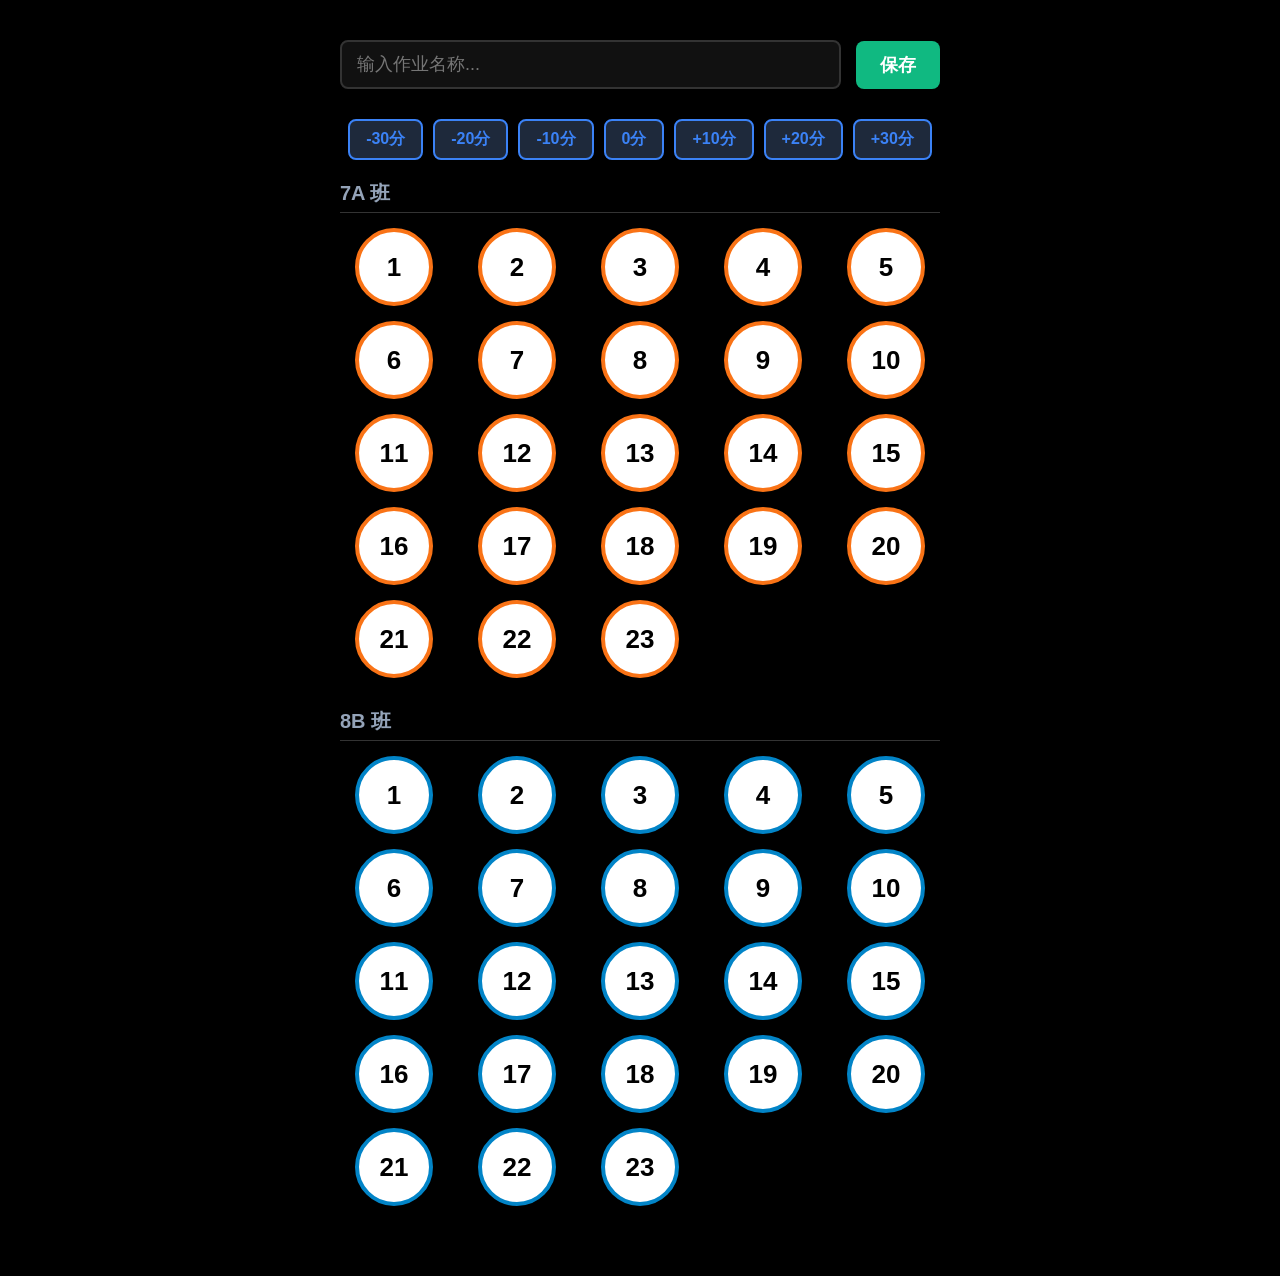
==== homework.html @ 873e0eab "first commit" ====
<!DOCTYPE html>
<html lang="zh-CN">
<head>
    <meta charset="UTF-8">
    <meta name="viewport" content="width=device-width, initial-scale=1.0, maximum-scale=1.0, user-scalable=no">
    <title>作业录入工具</title>
    <style>
        body {
            font-family: -apple-system, BlinkMacSystemFont, "Segoe UI", Roboto, sans-serif;
            background-color: #000000;
            color: #ffffff;
            margin: 0;
            padding: 20px;
            display: flex;
            flex-direction: column;
            align-items: center;
        }
        .container {
            width: 100%;
            max-width: 600px;
            padding: 20px;
        }
        .header {
            display: flex;
            gap: 15px;
            margin-bottom: 30px;
            align-items: center;
        }
        input[type="text"] {
            flex: 1;
            padding: 12px 15px;
            border: 2px solid #333;
            border-radius: 8px;
            font-size: 18px;
            background-color: #111;
            color: #fff;
            outline: none;
        }
        input[type="text"]:focus {
            border-color: #555;
        }
        .submit-btn {
            background-color: #10b981;
            color: white;
            border: none;
            padding: 12px 24px;
            font-size: 18px;
            font-weight: bold;
            border-radius: 8px;
            cursor: pointer;
            transition: background-color 0.2s;
            white-space: nowrap;
        }
        .submit-btn:hover {
            background-color: #059669;
        }
        .class-section {
            margin-bottom: 30px;
            width: 100%;
        }
        .class-title {
            font-size: 20px;
            font-weight: bold;
            margin-bottom: 15px;
            color: #94a3b8;
            border-bottom: 1px solid #333;
            padding-bottom: 5px;
        }
        .grid {
            display: grid;
            grid-template-columns: repeat(5, 1fr);
            gap: 15px;
            justify-items: center;
        }
        .student-btn {
            width: 100%;
            max-width: 70px;
            aspect-ratio: 1;
            height: auto;
            border-radius: 50%;
            display: flex;
            align-items: center;
            justify-content: center;
            font-size: 26px;
            font-weight: 900;
            cursor: pointer;
            user-select: none;
            transition: all 0.2s;
            background-color: #ffffff;
            color: #000000;
            border: 4px solid var(--class-color, #10b981);
        }
        .student-btn.selected {
            background-color: var(--class-color, #10b981);
            color: #ffffff;
        }
        @media (max-width: 400px) {
            .grid { gap: 10px; }
            .student-btn { font-size: 22px; border-width: 3px; }
            .header { flex-direction: column; align-items: stretch; }
            .submit-btn { width: 100%; }
        }
        .student-btn:active {
            transform: scale(0.95);
        }
        .bonus-btn {
            background-color: #1e293b;
            color: #3b82f6;
            border: 2px solid #3b82f6;
            padding: 8px 16px;
            font-size: 16px;
            border-radius: 8px;
            cursor: pointer;
            transition: all 0.2s;
            font-weight: bold;
        }
        .bonus-btn.selected {
            background-color: #3b82f6;
            color: white;
        }
    </style>
</head>
<body>

<div class="container">
    <div class="header">
        <input type="text" id="homework-name" placeholder="输入作业名称...">
        <button class="submit-btn" id="submit-btn">保存</button>
    </div>

    <div style="display: flex; gap: 10px; margin-bottom: 20px; width: 100%; justify-content: center; flex-wrap: wrap;" id="bonus-container">
        <button class="bonus-btn" onclick="toggleBonus(-30, this)">-30分</button>
        <button class="bonus-btn" onclick="toggleBonus(-20, this)">-20分</button>
        <button class="bonus-btn" onclick="toggleBonus(-10, this)">-10分</button>
        <button class="bonus-btn" onclick="toggleBonus(0, this)">0分</button>
        <button class="bonus-btn" onclick="toggleBonus(10, this)">+10分</button>
        <button class="bonus-btn" onclick="toggleBonus(20, this)">+20分</button>
        <button class="bonus-btn" onclick="toggleBonus(30, this)">+30分</button>
    </div>

    <div id="students-container">
        <!-- 按班级分组的学生方块将在这里渲染 -->
    </div>
</div>

<script>
    let studentsData = [];
    let headers = [];
    let hasUnsavedChanges = false; // 追踪是否有未保存的修改
    let selectedBonus = 0; // 当前选中的加分项
    
    // 预设颜色调色板
    const colorPalette = ['#f97316', '#0284c7', '#10b981', '#8b5cf6', '#ec4899', '#eab308'];
    const classColors = {};
    let colorIndex = 0;

    // 拦截页面关闭/刷新
    window.addEventListener('beforeunload', (e) => {
        if (hasUnsavedChanges) {
            e.preventDefault();
            e.returnValue = ''; // 现代浏览器需要设置这个属性来触发默认的离开提示
        }
    });

    window.addEventListener('DOMContentLoaded', () => {
        fetch('students.csv')
            .then(response => {
                if (!response.ok) throw new Error('无法读取 students.csv');
                return response.text();
            })
            .then(text => {
                parseCSV(text);
                renderGrid();
            })
            .catch(err => {
                alert('错误: ' + err.message + '\n\n注意：直接双击打开 HTML 文件时，浏览器出于安全限制（CORS）不允许读取本地 CSV 文件。请务必使用 Live Server 或其他本地服务器环境打开！');
            });
    });

    function parseCSV(text) {
        studentsData = [];
        const lines = text.split('\n').map(line => line.trim()).filter(line => line.length > 0);
        if(lines.length <= 1) return;
        
        headers = lines[0].split(',').map(h => h.trim());
        for (let i = 1; i < lines.length; i++) {
            const cols = lines[i].split(',').map(c => c.trim());
            if (cols.length < headers.length) continue;
            let student = {};
            headers.forEach((header, index) => { student[header] = cols[index]; });
            student._selected = false; // 默认未交
            studentsData.push(student);
        }
    }

    function renderGrid() {
        const container = document.getElementById('students-container');
        container.innerHTML = '';

        // 按班级分组
        const classes = {};
        studentsData.forEach((student) => {
            const c = student.class ? student.class.toUpperCase() : '其他';
            if (!classes[c]) classes[c] = [];
            classes[c].push(student);
        });

        // 为每个班级分配颜色
        Object.keys(classes).forEach(c => {
            if (!classColors[c]) {
                if (c === '7A') classColors[c] = '#f97316'; // 7A 尽量保持橙色
                else if (c === '8B') classColors[c] = '#0284c7'; // 8B 尽量保持蓝色
                else {
                    classColors[c] = colorPalette[colorIndex % colorPalette.length];
                    colorIndex++;
                }
            }
        });

        // 渲染每个班级
        for (const c in classes) {
            const section = document.createElement('div');
            section.className = 'class-section';
            
            const title = document.createElement('div');
            title.className = 'class-title';
            title.innerText = c + ' 班';
            section.appendChild(title);

            const grid = document.createElement('div');
            grid.className = 'grid';

            classes[c].forEach((student) => {
                const btn = document.createElement('div');
                btn.className = 'student-btn';
                // 去掉前导零，比如 "01" 变成 "1"
                btn.innerText = parseInt(student.id, 10);
                
                // 动态设置 CSS 变量颜色
                btn.style.setProperty('--class-color', classColors[c]);
                
                btn.addEventListener('click', () => {
                    student._selected = !student._selected;
                    hasUnsavedChanges = true; // 标记有未保存的修改
                    if (student._selected) {
                        btn.classList.add('selected');
                    } else {
                        btn.classList.remove('selected');
                    }
                });

                grid.appendChild(btn);
            });

            section.appendChild(grid);
            container.appendChild(section);
        }
    }

    function toggleBonus(points, btnElement) {
        if (selectedBonus === points) {
            // 取消选中
            selectedBonus = 0;
            btnElement.classList.remove('selected');
        } else {
            // 选中新的
            selectedBonus = points;
            document.querySelectorAll('.bonus-btn').forEach(btn => btn.classList.remove('selected'));
            btnElement.classList.add('selected');
        }
    }

    document.getElementById('submit-btn').addEventListener('click', async () => {
        if (studentsData.length === 0) {
            alert('数据未加载！');
            return;
        }

        const hwName = document.getElementById('homework-name').value.trim();
        if (!hwName && selectedBonus === 0) {
            alert('请输入作业名称或选择加分项！');
            return;
        }

        // 处理数据
        studentsData.forEach(student => {
            if (student._selected) {
                // 选中的学生（交了作业/答对题）：加分/减分
                if (selectedBonus !== 0) {
                    student.week_score = (parseInt(student.week_score) || 0) + selectedBonus;
                }
            } else {
                // 未选中的学生（没交作业）：追加作业名
                if (hwName) {
                    let currentStatus = student.status || '';
                    currentStatus = currentStatus.replace(/"/g, '');
                    let items = currentStatus.split(/[，,]/).map(s => s.trim()).filter(s => s.length > 0);
                    
                    if (!items.includes(hwName)) {
                        items.push(hwName);
                    }
                    student.status = items.join('，');
                }
            }
        });

        await saveCSV();
        
        // 保存后重置状态
        studentsData.forEach(student => student._selected = false);
        document.querySelectorAll('.student-btn').forEach(btn => btn.classList.remove('selected'));
        selectedBonus = 0;
        document.querySelectorAll('.bonus-btn').forEach(btn => btn.classList.remove('selected'));
        document.getElementById('homework-name').value = '';
    });

    async function saveCSV() {
        // 导出 CSV
        let csvContent = headers.join(',') + '\n';
        
        studentsData.forEach(student => {
            const row = headers.map(header => {
                let val = student[header] !== undefined ? student[header] : '';
                val = String(val).replace(/"/g, '""');
                if (val.includes(',') || val.includes('"') || val.includes('\n')) {
                    val = `"${val}"`;
                }
                return val;
            });
            csvContent += row.join(',') + '\n';
        });
        
        const blob = new Blob(['\uFEFF' + csvContent], { type: 'text/csv;charset=utf-8;' });
        
        try {
            if (window.showSaveFilePicker) {
                const handle = await window.showSaveFilePicker({
                    suggestedName: 'students.csv',
                    types: [{
                        description: 'CSV 文件',
                        accept: {'text/csv': ['.csv']},
                    }],
                });
                const writable = await handle.createWritable();
                await writable.write(blob);
                await writable.close();
                
                const btn = document.getElementById('submit-btn');
                const originalText = btn.innerText;
                btn.innerText = '✅ 成功';
                hasUnsavedChanges = false; // 保存成功，重置标记
                setTimeout(() => btn.innerText = originalText, 2000);
            } else {
                const url = URL.createObjectURL(blob);
                const link = document.createElement('a');
                link.setAttribute('href', url);
                link.setAttribute('download', 'students.csv');
                document.body.appendChild(link);
                link.click();
                document.body.removeChild(link);
                hasUnsavedChanges = false; // 保存成功，重置标记
            }
        } catch (err) {
            if (err.name !== 'AbortError') {
                alert('保存失败: ' + err.message);
            }
        }
    }
</script>

</body>
</html>
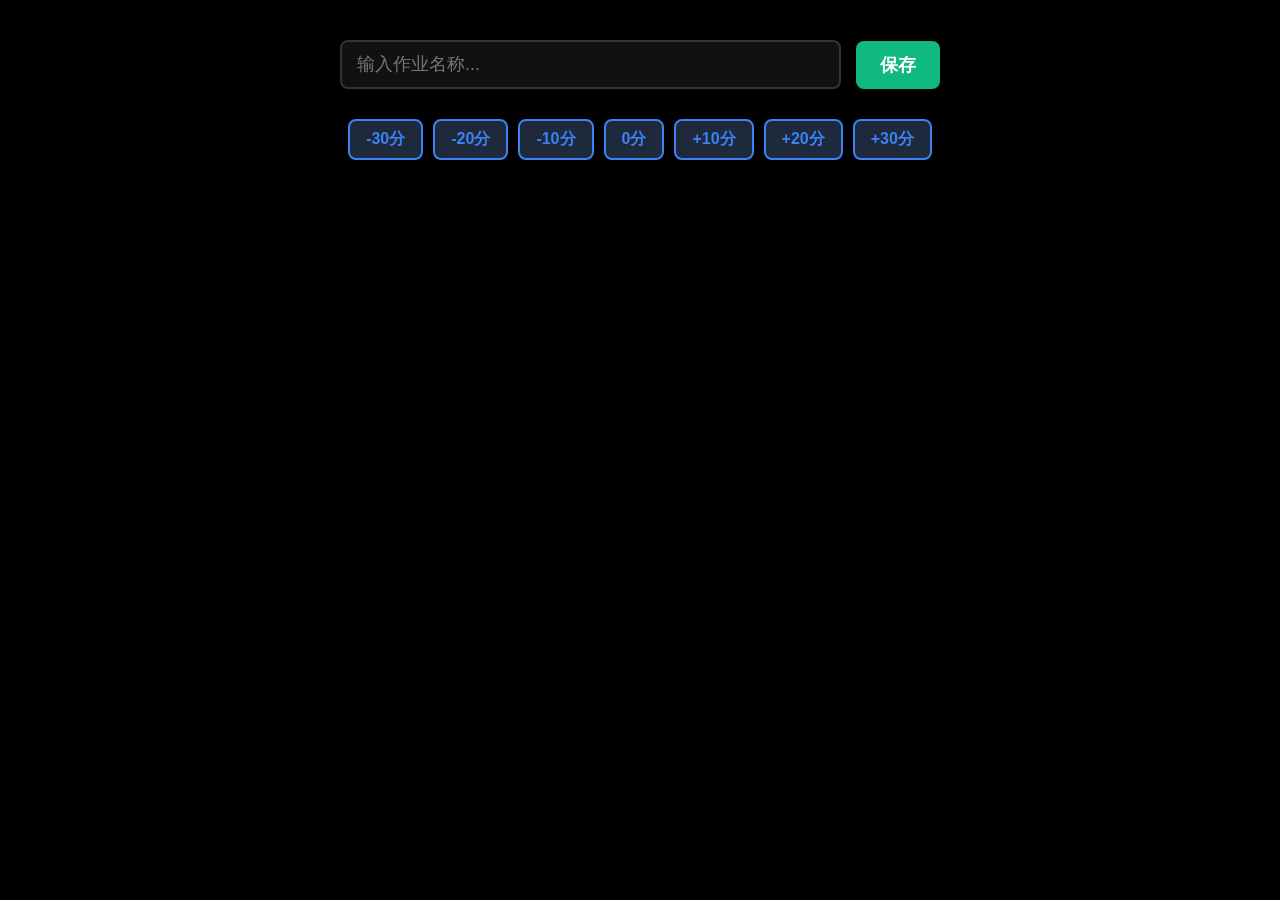
==== commit e8cbaaa4: "Feat: migrate homework.html to use Cloudflare KV API" ====
--- a/homework.html
+++ b/homework.html
@@ -145,7 +145,6 @@
 
 <script>
     let studentsData = [];
-    let headers = [];
     let hasUnsavedChanges = false; // 追踪是否有未保存的修改
     let selectedBonus = 0; // 当前选中的加分项
     
@@ -163,34 +162,31 @@
     });
 
     window.addEventListener('DOMContentLoaded', () => {
-        fetch('students.csv')
-            .then(response => {
-                if (!response.ok) throw new Error('无法读取 students.csv');
-                return response.text();
+        fetch('/api/students')
+            .then(async response => {
+                if (!response.ok) {
+                    const errText = await response.text();
+                    throw new Error(`无法读取云端数据 (状态码: ${response.status}, 详情: ${errText})`);
+                }
+                return response.json();
             })
-            .then(text => {
-                parseCSV(text);
+            .then(data => {
+                parseJSON(data);
                 renderGrid();
             })
             .catch(err => {
-                alert('错误: ' + err.message + '\n\n注意：直接双击打开 HTML 文件时，浏览器出于安全限制（CORS）不允许读取本地 CSV 文件。请务必使用 Live Server 或其他本地服务器环境打开！');
+                alert('错误: ' + err.message + '\n请检查网络连接或云端配置！');
             });
     });
 
-    function parseCSV(text) {
+    function parseJSON(data) {
         studentsData = [];
-        const lines = text.split('\n').map(line => line.trim()).filter(line => line.length > 0);
-        if(lines.length <= 1) return;
-        
-        headers = lines[0].split(',').map(h => h.trim());
-        for (let i = 1; i < lines.length; i++) {
-            const cols = lines[i].split(',').map(c => c.trim());
-            if (cols.length < headers.length) continue;
-            let student = {};
-            headers.forEach((header, index) => { student[header] = cols[index]; });
+        if (!Array.isArray(data)) return;
+        data.forEach(item => {
+            let student = { ...item };
             student._selected = false; // 默认未交
             studentsData.push(student);
-        }
+        });
     }
 
     function renderGrid() {
@@ -304,7 +300,7 @@
             }
         });
 
-        await saveCSV();
+        await saveToCloud();
         
         // 保存后重置状态
         studentsData.forEach(student => student._selected = false);
@@ -314,56 +310,37 @@
         document.getElementById('homework-name').value = '';
     });
 
-    async function saveCSV() {
-        // 导出 CSV
-        let csvContent = headers.join(',') + '\n';
-        
-        studentsData.forEach(student => {
-            const row = headers.map(header => {
-                let val = student[header] !== undefined ? student[header] : '';
-                val = String(val).replace(/"/g, '""');
-                if (val.includes(',') || val.includes('"') || val.includes('\n')) {
-                    val = `"${val}"`;
-                }
-                return val;
-            });
-            csvContent += row.join(',') + '\n';
-        });
-        
-        const blob = new Blob(['\uFEFF' + csvContent], { type: 'text/csv;charset=utf-8;' });
+    async function saveToCloud() {
+        const btn = document.getElementById('submit-btn');
+        const originalText = btn.innerText;
+        btn.innerText = '⏳ 保存中...';
         
         try {
-            if (window.showSaveFilePicker) {
-                const handle = await window.showSaveFilePicker({
-                    suggestedName: 'students.csv',
-                    types: [{
-                        description: 'CSV 文件',
-                        accept: {'text/csv': ['.csv']},
-                    }],
-                });
-                const writable = await handle.createWritable();
-                await writable.write(blob);
-                await writable.close();
-                
-                const btn = document.getElementById('submit-btn');
-                const originalText = btn.innerText;
-                btn.innerText = '✅ 成功';
-                hasUnsavedChanges = false; // 保存成功，重置标记
-                setTimeout(() => btn.innerText = originalText, 2000);
-            } else {
-                const url = URL.createObjectURL(blob);
-                const link = document.createElement('a');
-                link.setAttribute('href', url);
-                link.setAttribute('download', 'students.csv');
-                document.body.appendChild(link);
-                link.click();
-                document.body.removeChild(link);
-                hasUnsavedChanges = false; // 保存成功，重置标记
+            // 过滤掉不需要保存到云端的字段，比如 _selected
+            const dataToSave = studentsData.map(student => {
+                const { _selected, ...rest } = student;
+                return rest;
+            });
+
+            const response = await fetch('/api/students', {
+                method: 'POST',
+                headers: {
+                    'Content-Type': 'application/json'
+                },
+                body: JSON.stringify(dataToSave)
+            });
+
+            if (!response.ok) {
+                throw new Error('云端保存失败');
             }
+
+            btn.innerText = '✅ 成功';
+            hasUnsavedChanges = false; // 保存成功，重置标记
+            setTimeout(() => btn.innerText = originalText, 2000);
         } catch (err) {
-            if (err.name !== 'AbortError') {
-                alert('保存失败: ' + err.message);
-            }
+            btn.innerText = '❌ 失败';
+            setTimeout(() => btn.innerText = originalText, 2000);
+            alert('保存失败: ' + err.message);
         }
     }
 </script>
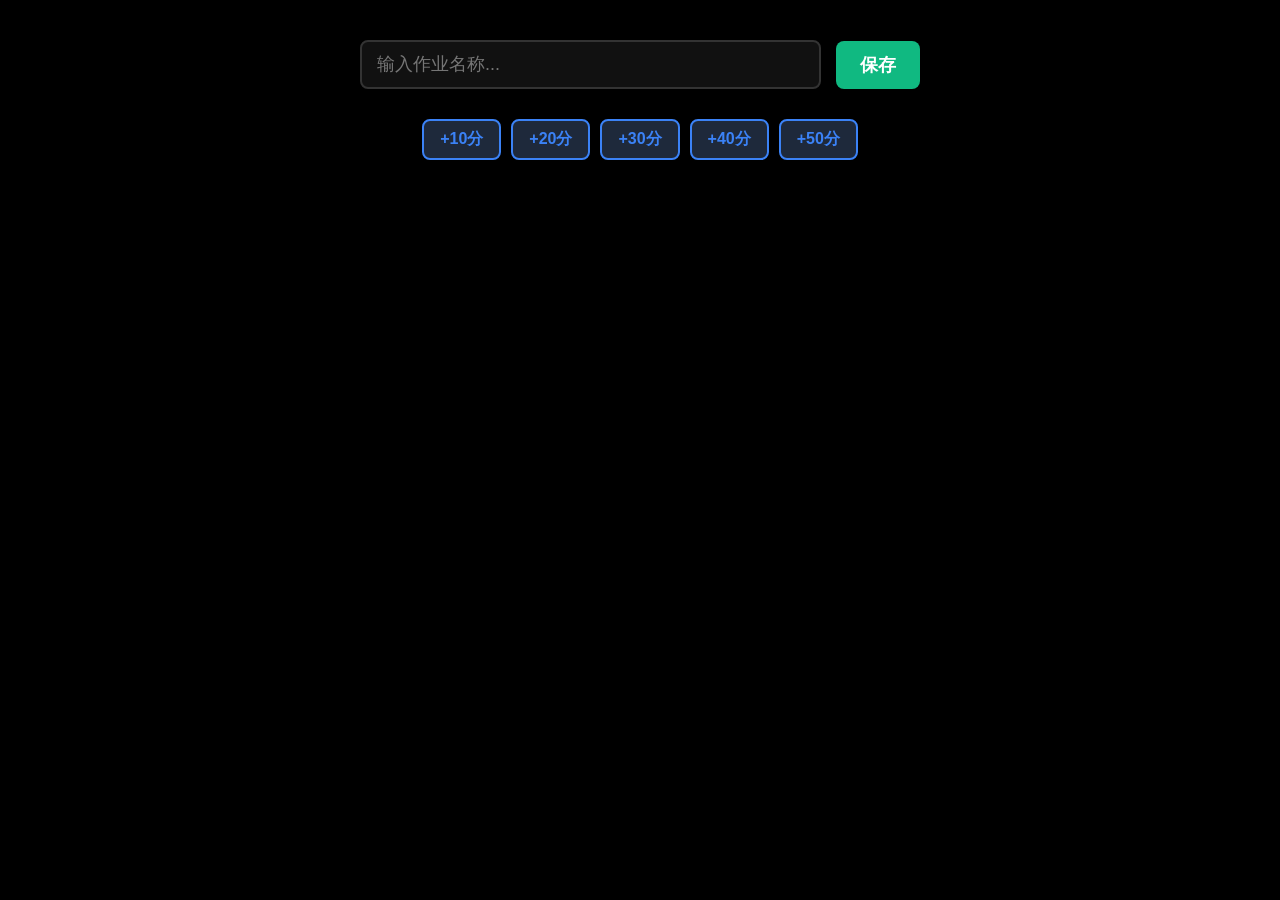
==== commit 2571a832: "Style: optimize mobile layout and update bonus buttons" ====
--- a/homework.html
+++ b/homework.html
@@ -5,6 +5,9 @@
     <meta name="viewport" content="width=device-width, initial-scale=1.0, maximum-scale=1.0, user-scalable=no">
     <title>作业录入工具</title>
     <style>
+        * {
+            box-sizing: border-box;
+        }
         body {
             font-family: -apple-system, BlinkMacSystemFont, "Segoe UI", Roboto, sans-serif;
             background-color: #000000;
@@ -69,8 +72,9 @@
         .grid {
             display: grid;
             grid-template-columns: repeat(5, 1fr);
-            gap: 15px;
+            gap: 20px 15px; /* 增加上下间距 */
             justify-items: center;
+            padding: 0 10px; /* 增加左右内边距，避免太靠边 */
         }
         .student-btn {
             width: 100%;
@@ -129,13 +133,11 @@
     </div>
 
     <div style="display: flex; gap: 10px; margin-bottom: 20px; width: 100%; justify-content: center; flex-wrap: wrap;" id="bonus-container">
-        <button class="bonus-btn" onclick="toggleBonus(-30, this)">-30分</button>
-        <button class="bonus-btn" onclick="toggleBonus(-20, this)">-20分</button>
-        <button class="bonus-btn" onclick="toggleBonus(-10, this)">-10分</button>
-        <button class="bonus-btn" onclick="toggleBonus(0, this)">0分</button>
         <button class="bonus-btn" onclick="toggleBonus(10, this)">+10分</button>
         <button class="bonus-btn" onclick="toggleBonus(20, this)">+20分</button>
         <button class="bonus-btn" onclick="toggleBonus(30, this)">+30分</button>
+        <button class="bonus-btn" onclick="toggleBonus(40, this)">+40分</button>
+        <button class="bonus-btn" onclick="toggleBonus(50, this)">+50分</button>
     </div>
 
     <div id="students-container">
